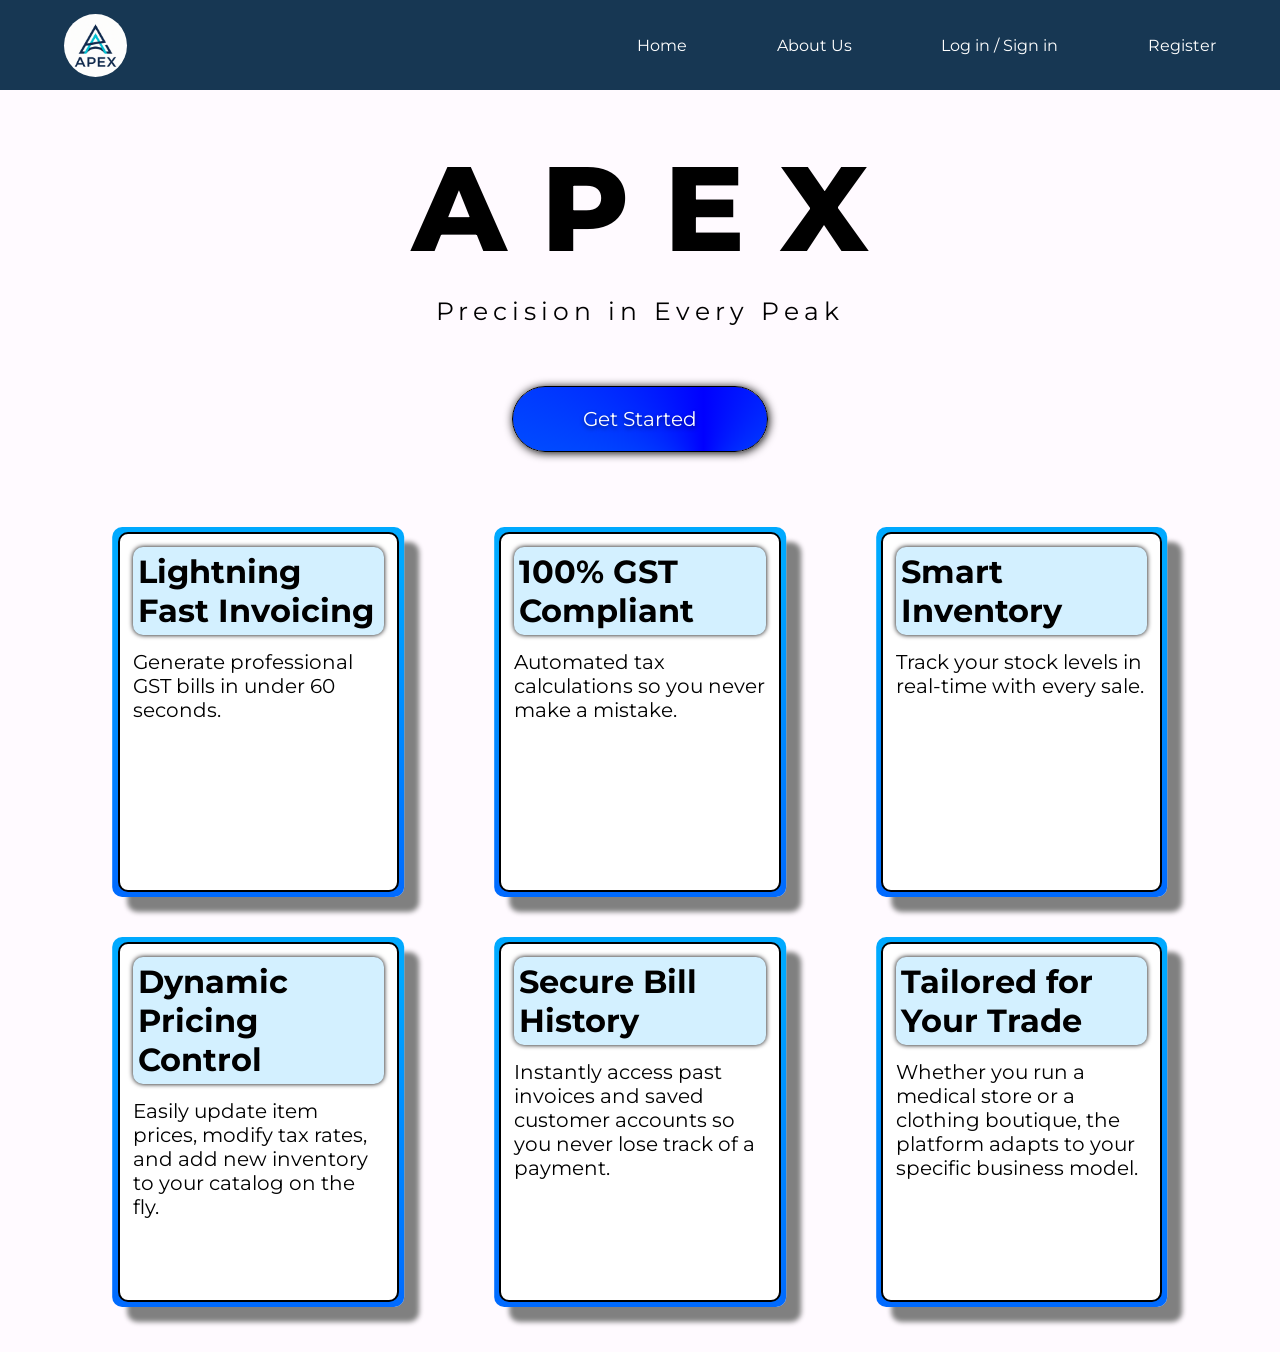
==== index.html @ bf661fda "APEX git hub Repositry created" ====
<!DOCTYPE html>
<html lang="en">
<head>
    <meta charset="UTF-8">
    <meta name="viewport" content="width=device-width, initial-scale=1.0">
    <title>Document</title>
    <link rel="preconnect" href="https://fonts.googleapis.com">
    <link rel="preconnect" href="https://fonts.gstatic.com" crossorigin>
    <link href="https://fonts.googleapis.com/css2?family=Montserrat:wght@400;600;800&display=swap" rel="stylesheet">
    <link rel="stylesheet" href="style.css">
</head>
<body>
    <header>
        <div class="navbar">
            <div class="logo"> </div>
            <a class="home">Home</a>
            <a href="about.html" class="About Us">About Us</a>
            <a href="login.html" class="login">Log in / Sign in</a>
            <a href="register.html" class="register">Register</a>
        </div>
    </header>
    <main>
        <div class="hero">
            <div class="apex-text">A P E X</div>
            <div class="slogan">Precision in Every Peak</div>
            <button class="get-started">Get Started</button>
        </div>
        <div class="features-flexbox">
            <div class="feature1">
                <h1 class="title">Lightning Fast Invoicing</h1>
                <p class="description">Generate professional GST bills in under 60 seconds.</p>
            </div>
            <div class="feature2">
                <h1 class="title">100% GST Compliant</h1>
                <p class="description">Automated tax calculations so you never make a mistake.</p>
            </div>
            <div class="feature3">
                <h1 class="title">Smart Inventory</h1>
                <p class="description">Track your stock levels in real-time with every sale.</p>
            </div>
            <div class="feature4">
                <h1 class="title">Dynamic Pricing Control</h1>
                <p class="description">Easily update item prices, modify tax rates, and add new inventory to your catalog on the fly.</p>
            </div>
            <div class="feature5">
                <h1 class="title">Secure Bill History</h1>
                <p class="description">Instantly access past invoices and saved customer accounts so you never lose track of a payment.</p>
            </div>
            <div class="feature6">
                <h1 class="title">Tailored for Your Trade</h1>
                <p class="description">Whether you run a medical store or a clothing boutique, the platform adapts to your specific business model.</p>
            </div>
        </div>
    </main>
</body>
</html>
---- style.css ----
* {
    margin: 0;
    padding: 0;
    box-sizing: border-box;
}

body {
    background-color: #fffaff;
    overflow-x: hidden;
    font-family: 'Montserrat', sans-serif;
}

input, button, textarea, select {
    font-family: inherit;
}

.navbar {
    width: 100%;
    height: 10vh;
    background-color: #173753;
    display: flex;
    align-items: center;
    justify-content: flex-end;
    gap: 7%;
    position: sticky;
    top: 0;
    z-index: 10;
}

.navbar a {
    color: white;
    text-decoration: none;
}

.logo {
    border-radius: 50%;
    height: 70%;
    aspect-ratio: 1/1;
    background-image: url(images/logo.png);
    background-size: cover;
    margin-right: auto;
    margin-left: 5%;
}

.navbar .register {
    padding-right: 5%;
}

.hero {
    margin-top: 5vh;
    display: flex;
    flex-direction: column;
    align-items: center; 
    gap: 15px;
}

.apex-text {
    font-size: 120px;
    font-weight: 800;
    justify-self: center;
    text-align: center;
    color: black;
}

.slogan {
    padding-bottom: 20px;
    font-size: 25px;
    letter-spacing: 5px;
    justify-self: center;
    text-align: center;
}

.get-started {
    position: relative;
    text-align: center;
    overflow: hidden;
    width: 20%;
    padding: 20px;
    margin-top: 25px;
    border: 1px solid black;
    background-color: transparent;
    border-radius: 50px;
    color: White;
    font-size: 20px;
    box-shadow: 1px 1px 10px black;
    text-shadow: 0 2px 4px rgba(0,0,0,0.5);
}

@property --angle {
    syntax: "<angle>";
    initial-value: 0deg;
    inherits: false;
}

.get-started::after, .get-started::before {
    --angle: 0deg;
    content: '';
    width: 150%;
    height: 300%;
    background: conic-gradient(from var(--angle), blue 0%, #00a9ff 50%, blue 100%);
    position: absolute;
    z-index: -1;
    top: 0;
    left: 0;
    animation: 2s spin linear infinite;
}

@keyframes spin {
    to {
        --angle: 360deg;
    }
}

.features-flexbox {
    display: flex;
    justify-content: center;
    align-items: center;
    flex-wrap: wrap;
    column-gap: 100px;
    row-gap: 50px;
    margin-top: 80px; 
    margin-bottom: 50px;
}

.features-flexbox div {
    width: 22%;
    height: 40vh;
    border-radius: 10px;
    position: relative;
}

.features-flexbox div::before {
    content: '';
    position: absolute;
    top: 0;
    left: 0;
    width: 100%;
    height: 100%;
    background-color: white;
    border: 2px solid black;
    border-radius: 10px;
    z-index: -1;
    box-sizing: border-box;
}

.features-flexbox div::after {
    content: '';
    position: absolute;
    top: 50%;
    left: 50%;
    translate: -50% -50%;
    width: 100%;
    height: 100%;
    z-index: -2;
    padding: 5px;
    border-radius: 10px;
    background: linear-gradient(#00a9ff 10%, #006aff 100%);
    box-shadow: 15px 15px 5px grey;
}

.features-flexbox div:hover {
    transform: translateX(-5px) translateY(-5px);
} 

.title {
    margin: 15px;
    padding: 5px;
    background-color: #d3f0ff;/* rgb(218, 217, 217);*/
    border-radius: 10px;
    z-index: 1;
    box-shadow: 0 0 5px black;
    overflow-wrap: break-word;
}

.description {
    font-size: 20px;
    margin: 15px;
    z-index: 1;
}

/* 2. ABOUT */

.about_main {
    display: flex;
    justify-content: center;
    flex-wrap: wrap;
    gap: 30px;
    margin-top: 80px;
}

.about_APEX {
    width: 90%;
    border: 2px solid black;
    box-shadow: 0 0 30px white inset;
    letter-spacing: 2px;
    position: relative;
    border-radius: 10px;
    transition: all 0.4s ease-in-out;
    background-color: #0f0f0f;
    color: white;
}

.about_title {
    margin: 50px 0 0 50px;
    font-size: 35px;
    color: white;
    transition: all 0.4s ease-in-out;
}

.about_description {
    margin: 30px 50px 30px 50px;
    font-size: 25px;
    transition: all 0.4s ease-in-out;
}

.about_APEX::before {
  content: "";
  position: absolute;
  top: 0;
  right: 0;
  width: 0;
  height: 100%;
  border-radius: 10px;
  background-color: white;
  box-shadow: 0 0 20px black inset;
  transition: all 0.4s ease-in-out;
  z-index: -1;
}

.about_APEX:hover::before {
  width: 100%;
}

.about_APEX:hover {
    color: black;
    scale: 1.01;
}


.about_APEX:hover .about_title {
    color: black;
}

.team {
    margin: 40px 0 40px 0;
    width: 100%;
}

.our_team {
    text-decoration: underline;
    letter-spacing: 5px;
    color: rgb(38, 38, 38);
    font-size: 50px;
    margin-bottom: 50px;
    text-align: center;
}

.members {
    display: flex;
    justify-content: space-evenly;
    flex-wrap: wrap;
    width: 100%;
    row-gap: 50px;
}

.team_member {
    font-size: 20px;
    padding: 25px;
    width: 40%;
    color: rgb(0, 0, 0);
    border: 1px solid black;
    border-radius: 10px;
    box-shadow: 5px 5px 5px black inset, 5px 5px 5px black;
    position: relative;
    transition: all 0.4s linear;
    background-color: #0f0f0f;
    color: white;
    overflow-wrap: break-word;
}

.team_member a {
    color: white;
    transition: all 0.4s linear;
}

.team_member:hover, .team_member:hover a {
    color: black;
    scale: 1.02;
    z-index: 10;
}

.team_member::before {
  content: "";
  position: absolute;
  top: 0;
  right: 0;
  width: 0;
  height: 100%;
  border-radius: 10px;
  background-color: white;
  z-index: -1;
  color: white;
  transition: all 0.4s ease-in-out;
}

.team_member:hover::before {
  width: 100%;
}
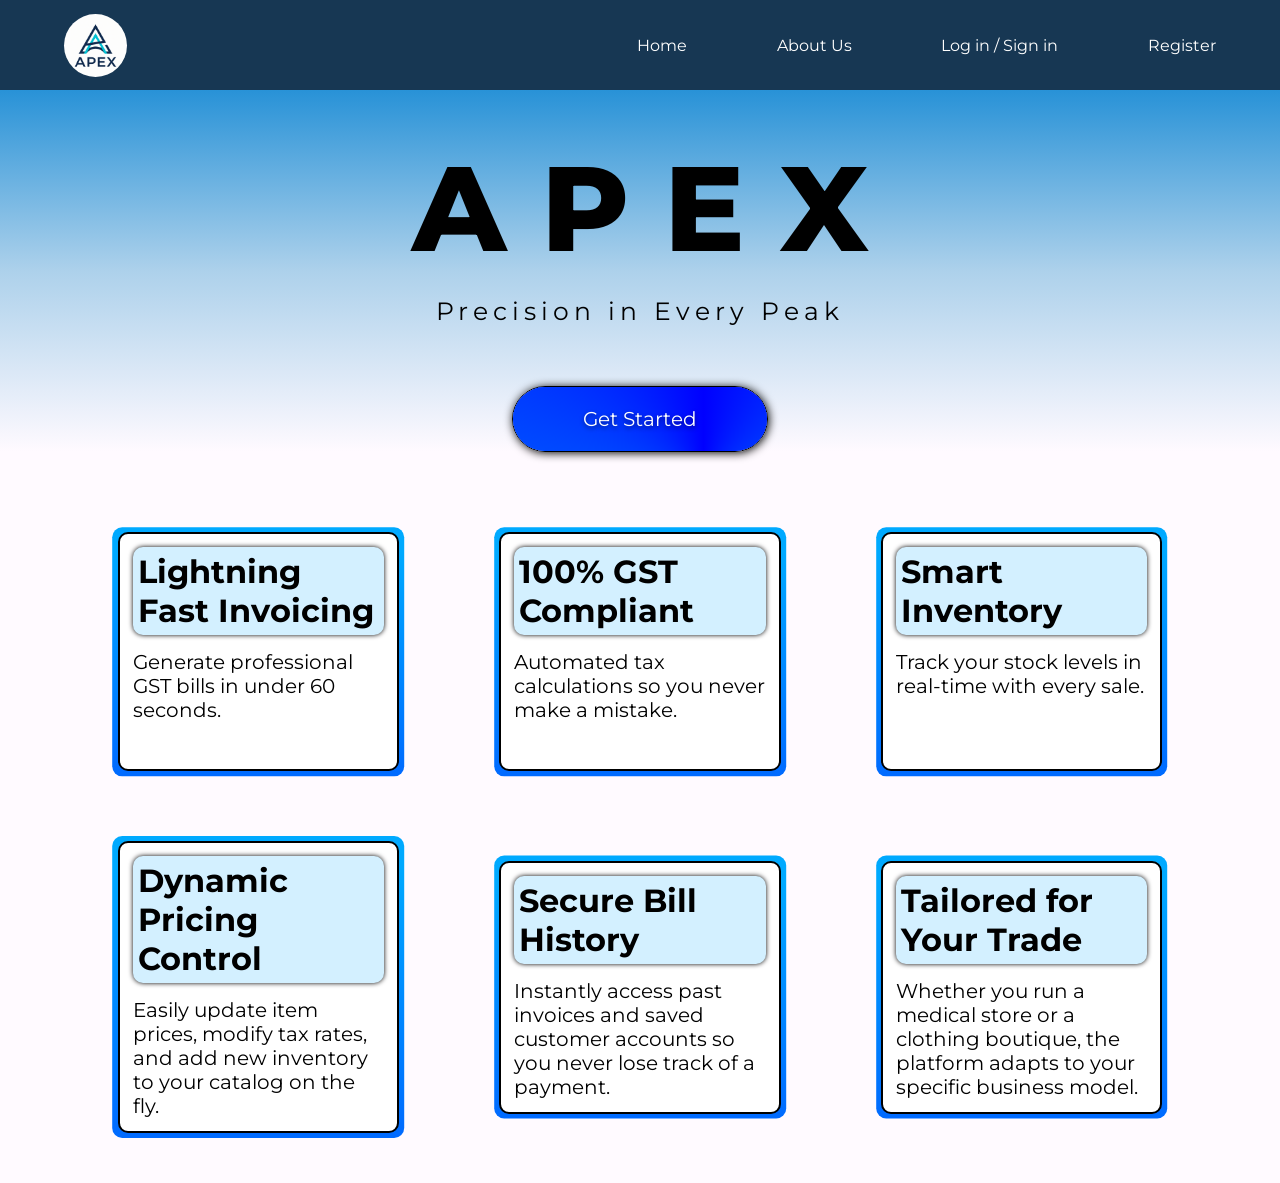
==== commit 180c00f6: "Added registration page & developed the frontend for the registration page" ====
--- a/index.html
+++ b/index.html
@@ -23,7 +23,7 @@
         <div class="hero">
             <div class="apex-text">A P E X</div>
             <div class="slogan">Precision in Every Peak</div>
-            <button class="get-started">Get Started</button>
+            <a class="get-started" href="register.html">Get Started</a>
         </div>
         <div class="features-flexbox">
             <div class="feature1">
--- a/style.css
+++ b/style.css
@@ -30,6 +30,11 @@
 .navbar a {
     color: white;
     text-decoration: none;
+    transition: all 0.2s ease-in-out;
+}
+
+.navbar a:hover {
+    scale: 1.05;
 }
 
 .logo {
@@ -42,16 +47,17 @@
     margin-left: 5%;
 }
 
-.navbar .register {
+.navbar .register, .navbar .logout {
     padding-right: 5%;
 }
 
 .hero {
-    margin-top: 5vh;
+    padding-top: 5vh;
     display: flex;
     flex-direction: column;
     align-items: center; 
     gap: 15px;
+    background: linear-gradient(to bottom,#2892D7,#ADD1EB,#FFFAFF);
 }
 
 .apex-text {
@@ -59,7 +65,8 @@
     font-weight: 800;
     justify-self: center;
     text-align: center;
-    color: black;
+    color: black;    
+    transition: all 1s ease-in-out;
 }
 
 .slogan {
@@ -68,6 +75,7 @@
     letter-spacing: 5px;
     justify-self: center;
     text-align: center;
+    transition: all 0.8s ease-in-out;
 }
 
 .get-started {
@@ -81,9 +89,12 @@
     background-color: transparent;
     border-radius: 50px;
     color: White;
+    text-decoration: none;
     font-size: 20px;
     box-shadow: 1px 1px 10px black;
     text-shadow: 0 2px 4px rgba(0,0,0,0.5);
+    transition: all 0.6s ease-in-out;
+    z-index: 1;
 }
 
 @property --angle {
@@ -111,22 +122,27 @@
     }
 }
 
+.get-started:hover {
+    scale: 1.1;
+}
+
 .features-flexbox {
     display: flex;
     justify-content: center;
     align-items: center;
     flex-wrap: wrap;
     column-gap: 100px;
-    row-gap: 50px;
+    row-gap: 70px;
     margin-top: 80px; 
     margin-bottom: 50px;
 }
 
 .features-flexbox div {
     width: 22%;
-    height: 40vh;
+    aspect-ratio: 100/85;
     border-radius: 10px;
     position: relative;
+    transition: all 0.4s ease-in-out;
 }
 
 .features-flexbox div::before {
@@ -155,17 +171,16 @@
     padding: 5px;
     border-radius: 10px;
     background: linear-gradient(#00a9ff 10%, #006aff 100%);
-    box-shadow: 15px 15px 5px grey;
 }
 
 .features-flexbox div:hover {
-    transform: translateX(-5px) translateY(-5px);
+    transform: scale(1.05);
 } 
 
 .title {
     margin: 15px;
     padding: 5px;
-    background-color: #d3f0ff;/* rgb(218, 217, 217);*/
+    background-color: #d3f0ff;
     border-radius: 10px;
     z-index: 1;
     box-shadow: 0 0 5px black;
@@ -191,12 +206,12 @@
 .about_APEX {
     width: 90%;
     border: 2px solid black;
-    box-shadow: 0 0 30px white inset;
+    box-shadow: 0 0 30px black inset;
     letter-spacing: 2px;
     position: relative;
     border-radius: 10px;
-    transition: all 0.4s ease-in-out;
-    background-color: #0f0f0f;
+    transition: all 0.6s ease-in-out;
+    background-color: #1d70a2;
     color: white;
 }
 
@@ -204,13 +219,13 @@
     margin: 50px 0 0 50px;
     font-size: 35px;
     color: white;
-    transition: all 0.4s ease-in-out;
+    transition: all 0.6s ease-in-out;
 }
 
 .about_description {
     margin: 30px 50px 30px 50px;
     font-size: 25px;
-    transition: all 0.4s ease-in-out;
+    transition: all 0.6s ease-in-out;
 }
 
 .about_APEX::before {
@@ -222,9 +237,10 @@
   height: 100%;
   border-radius: 10px;
   background-color: white;
-  box-shadow: 0 0 20px black inset;
-  transition: all 0.4s ease-in-out;
+  box-shadow: 0 0 30px black inset;
+  transition: all 0.6s ease-in-out;
   z-index: -1;
+  box-shadow: 0 0 10px black inset;
 }
 
 .about_APEX:hover::before {
@@ -242,13 +258,12 @@
 }
 
 .team {
-    margin: 40px 0 40px 0;
+    margin: 60px 0 40px 0;
     width: 100%;
 }
 
 .our_team {
-    text-decoration: underline;
-    letter-spacing: 5px;
+    letter-spacing: 15px;
     color: rgb(38, 38, 38);
     font-size: 50px;
     margin-bottom: 50px;
@@ -270,10 +285,10 @@
     color: rgb(0, 0, 0);
     border: 1px solid black;
     border-radius: 10px;
-    box-shadow: 5px 5px 5px black inset, 5px 5px 5px black;
+    box-shadow: 0 0 25px black inset, 6px 6px 8px #6DAEDB;
     position: relative;
     transition: all 0.4s linear;
-    background-color: #0f0f0f;
+    background-color: #1d70a2;
     color: white;
     overflow-wrap: break-word;
 }
@@ -285,7 +300,7 @@
 
 .team_member:hover, .team_member:hover a {
     color: black;
-    scale: 1.02;
+    scale: 1.05;
     z-index: 10;
 }
 
@@ -298,6 +313,7 @@
   height: 100%;
   border-radius: 10px;
   background-color: white;
+  box-shadow: 0 0 8px black inset, 4px 4px 5px black;
   z-index: -1;
   color: white;
   transition: all 0.4s ease-in-out;
@@ -305,4 +321,197 @@
 
 .team_member:hover::before {
   width: 100%;
+}
+
+
+
+/* 3 - Dash Board */
+
+/* .webbody{
+    height: 100vh;
+    width:100vw;
+    background: linear-gradient(to bottom,#2892D7,#ADD1EB,#FFFAFF);
+}
+
+.glow-text{
+    position: relative;
+    top:100px;
+    display:flex;
+    justify-content: center;
+    font-size: 80px;
+    font-weight: 700px;
+    letter-spacing: 15px;
+    color:#173753;
+    text-shadow:
+        0 0 10px #2892D7,
+        0 0 10px #6BADDB,
+        0 0 40px #1D70A2;
+    animation: pulse 2.5s ease-in-out infinite;
+
+}
+
+@keyframes pulse {
+    0% { text-shadow: 0 0 5px #FFFAFF,0 0 15px #6BADDB, 0 0 30px #6BADDB;}
+    50% { text-shadow: 0 0 5px #fffaff,0 0 15px #add1eb,0 0 30px #6baddb;}
+    100% { text-shadow: 0 0 5px #fffaff,0 0 15px #6baddb,0 0 30px #6BADDB;}
+}
+
+.B-text{
+    position: relative;
+    top:100px;
+    color:#2892D7;
+    display:flex;
+    justify-content: center;
+}
+*/
+
+.functions {
+    margin: 80px 0 20px 0;
+    display:flex;
+    justify-content:space-evenly;
+}
+
+.functions div {
+    width: 20%;
+    aspect-ratio: 1/1;
+    text-align: center;
+    align-content: center;
+    border: 2px solid black;
+    position: relative;
+    background-color: white; /*#006aff;*/
+}
+
+.functions div::before, .functions div::after {
+    --angle: 0deg;
+    content: '';
+    position: absolute;
+    top: 50%;
+    left: 50%;
+    translate: -50% -50%;
+    background: conic-gradient(from var(--angle), blue, white, white, blue);
+    width: 100%;
+    height: 100%;
+    padding: 8px;
+    z-index: -1;
+    animation: spin 3s linear infinite;
+}
+
+/* .box{
+    display: flex;
+    justify-content: center;
+    height:200px;
+    width:200px;
+    background-color: #FFFAFF;
+    border-radius: 20px;
+    border: 2px solid #2892D7;
+    transition: transform 0.5s linear;
+}
+
+.minbox{
+    display: flex;
+    justify-content: center;
+    align-items: center;
+    color:#6BADDB;
+    font-size: 25px;
+    position: relative;
+    top: 10px;
+    height:175px;
+    width:175px;
+    background-color: #FFFAFF;
+    border: 2px solid #2892D7;
+    border-radius: 20px;
+    transition: transform 0.5s linear;
+}
+
+.minbox:hover{
+    transform: scale(1.1);
+}
+
+.box:hover{
+    transform:scale(1.1);
+} */
+
+
+/* 4. Register */
+
+.register-main {
+    display: flex;
+    justify-content: center;
+    align-items: center;
+    height: fit-content;
+    background: linear-gradient(to bottom,#2892D7,#ADD1EB,#FFFAFF);
+}
+
+.register-body {
+    height: fit-content;
+    width: 65vw;
+    box-shadow: 0 0 10px black;
+    border-radius: 20px;
+    display: flex;
+    margin: 50px 0 25px 0;
+    padding: 20px;
+    background-color: #FFFAFF;
+}
+
+.register-welcome {
+    width: 35%;
+    border: 2px solid black;
+    border-right: 1px solid #e2e8f0;
+    border-top-left-radius: 20px;
+    border-bottom-left-radius: 20px;
+    text-align: center;
+    display: flex;
+    align-items: center;
+}
+
+.welcome-text {
+    font-size: 40px;
+    font-weight: 600;
+    padding: 10px 20px 20px 20px;
+}
+
+.register-card {
+    width: 65%;
+    border: 2px solid black;
+    border-left: 0px;
+    border-top-right-radius: 20px;
+    border-bottom-right-radius: 20px;
+}
+
+.register-title {
+    margin-top: 20px;
+    display: flex;
+    justify-content: center;
+}
+
+.register-form {
+    padding: 20px;
+}
+
+.register-form label {
+    display: block; 
+    margin-bottom: 5px; 
+    font-size: 14px;
+    color: #334155;
+}
+
+.register-form input, .register-form select {
+    display: block;
+    width: 100%;
+    margin-bottom: 20px;
+    padding: 12px;
+    border-radius: 6px;
+    border: 1px solid #cbd5e1;
+}
+
+#register-btn { 
+    width: 100%;   
+    margin: 20px 0 15px 0;
+    padding: 5px;
+    box-shadow: 0 0 2px #173753;
+    border-radius: 5px;
+    background-color: #2892d7;
+    color: white;
+    font-size: 20px;
+    letter-spacing: 2px;
 }
